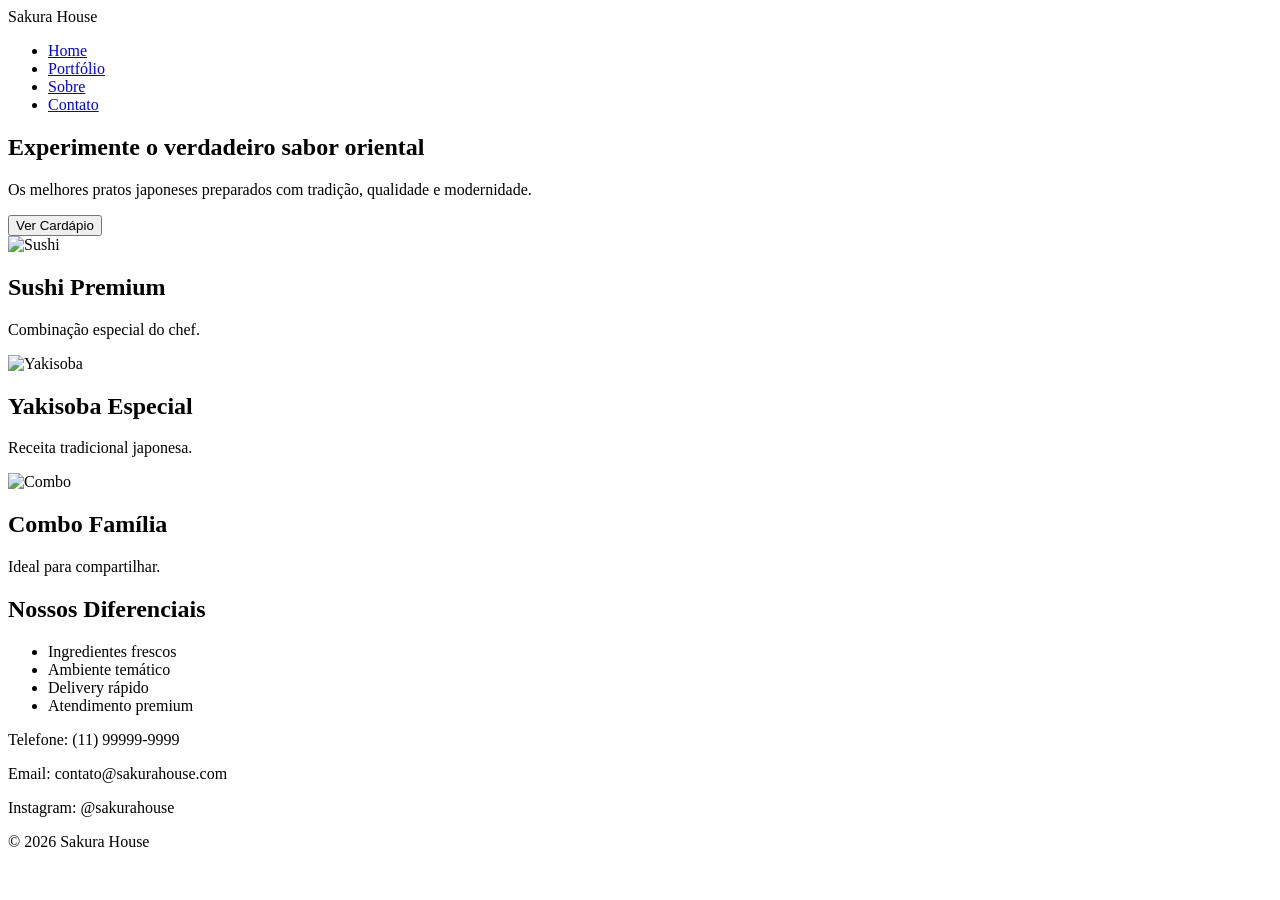
==== index.html @ d5ed8fe3 "feat: estruturando a pagina inicial com o tema Sakura House" ====
<!DOCTYPE html>
<html lang="pt-br">
<head>
    <meta charset="UTF-8">
    <meta name="viewport" content="width=device-width, initial-scale=1.0">
    <title>Sakura House - Home</title>
    
    <!-- Chamada correta do CSS a partir da raiz -->
    <link rel="stylesheet" href="./src/css/estilo.css">
</head>
<body>

    <header>
        <div class="logo">Sakura House</div>

        <nav>
            <ul>
                <li><a href="index.html">Home</a></li>
                <li><a href="pages/portifolio.html">Portfólio</a></li>
                <li><a href="pages/sobre.html">Sobre</a></li>
                <li><a href="pages/contato.html">Contato</a></li>
            </ul>
        </nav>
    </header>

    <main>

        <section class="hero">
            <div class="hero-text">
                <h1>Experimente o verdadeiro sabor oriental</h1>

                <p>
                    Os melhores pratos japoneses preparados com tradição,
                    qualidade e modernidade.
                </p>

                <!-- Adicionado evento para direcionar para a página do cardápio -->
                <button onclick="window.location.href='pages/portifolio.html'">Ver Cardápio</button>
            </div>
        </section>

        <section class="cards">

            <div class="card">
                <!-- Caminho ajustado para ./src/... -->
                <img src="./src/assets/img/sushi.jpg" alt="Sushi">
                <h2>Sushi Premium</h2>
                <p>Combinação especial do chef.</p>
            </div>

            <div class="card">
                <img src="./src/assets/img/yakisoba.jpg" alt="Yakisoba">
                <h2>Yakisoba Especial</h2>
                <p>Receita tradicional japonesa.</p>
            </div>

            <div class="card">
                <img src="./src/assets/img/combo.jpg" alt="Combo">
                <h2>Combo Família</h2>
                <p>Ideal para compartilhar.</p>
            </div>

        </section>

        <section class="diferenciais">
            <h2>Nossos Diferenciais</h2>

            <ul>
                <li>Ingredientes frescos</li>
                <li>Ambiente temático</li>
                <li>Delivery rápido</li>
                <li>Atendimento premium</li>
            </ul>
        </section>

    </main>

    <footer>
        <p>Telefone: (11) 99999-9999</p>
        <p>Email: contato@sakurahouse.com</p>
        <p>Instagram: @sakurahouse</p>
        <p>© 2026 Sakura House</p>
    </footer>

    <!-- Chamada correta do JavaScript a partir da raiz -->
    <script src="./src/js/script.js"></script>
</body>
</html>
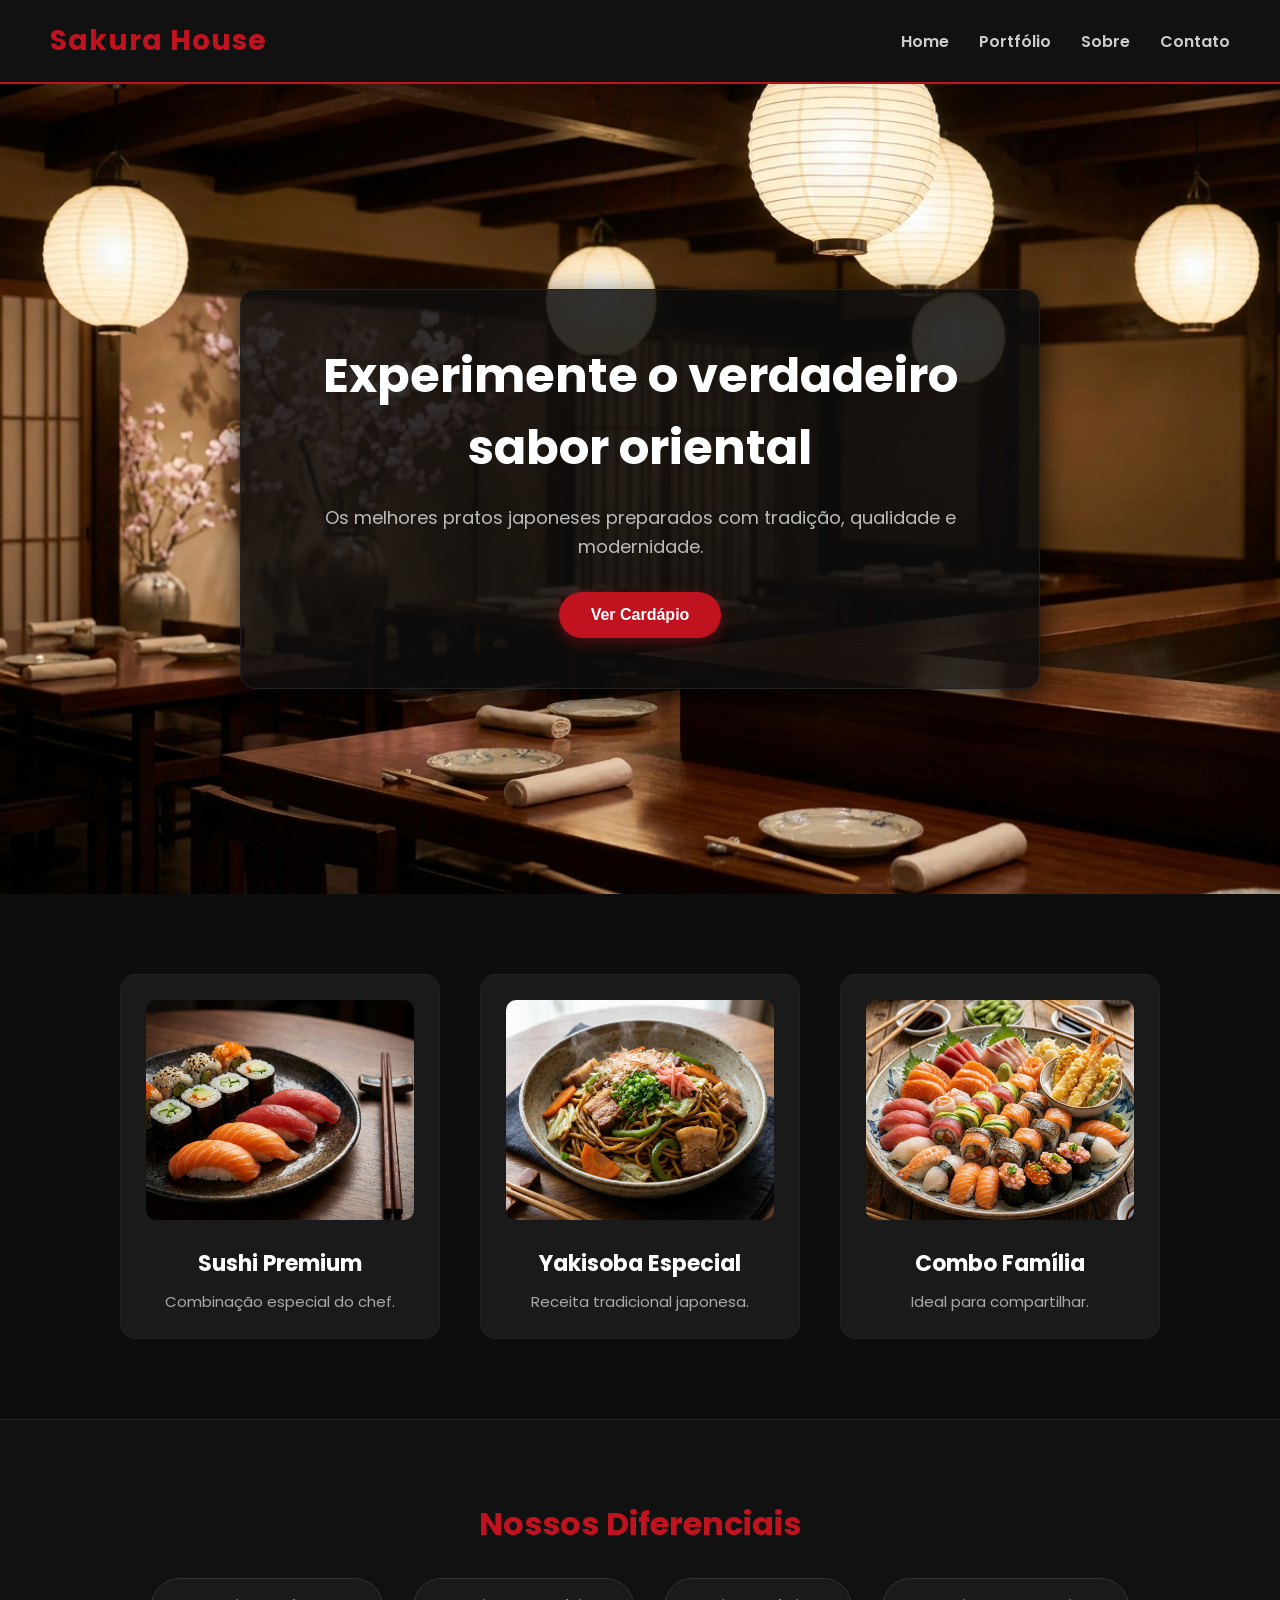
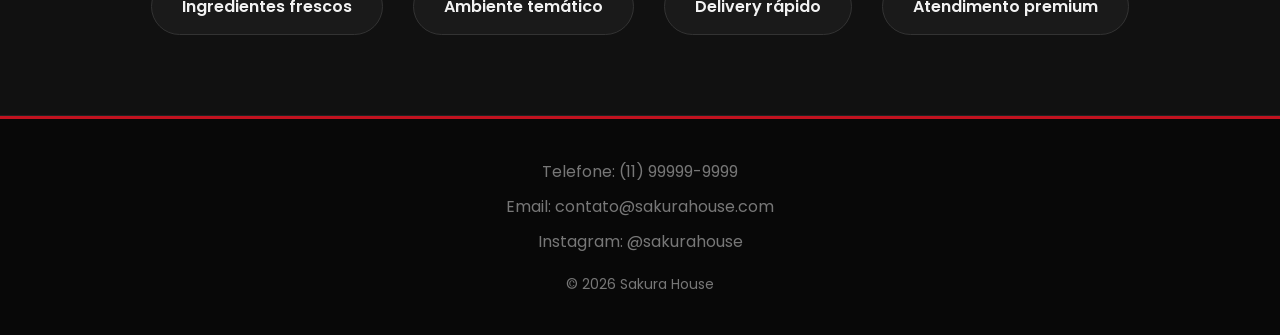
==== commit 76744ea5: "feat: adiciona imagens em alta resolucao do banner e pratos do cardapio" ====
--- a/index.html
+++ b/index.html
@@ -43,19 +43,19 @@
 
             <div class="card">
                 <!-- Caminho ajustado para ./src/... -->
-                <img src="./src/assets/img/sushi.jpg" alt="Sushi">
+                <img src="./src/assets/Sushi_selection_on_ceramic_plate_202605161145.jpeg" alt="Sushi">
                 <h2>Sushi Premium</h2>
                 <p>Combinação especial do chef.</p>
             </div>
 
             <div class="card">
-                <img src="./src/assets/img/yakisoba.jpg" alt="Yakisoba">
+                <img src="./src/assets/Steaming_Yakisoba_with_vegetable…_202605161145.jpeg" alt="Yakisoba">
                 <h2>Yakisoba Especial</h2>
                 <p>Receita tradicional japonesa.</p>
             </div>
 
             <div class="card">
-                <img src="./src/assets/img/combo.jpg" alt="Combo">
+                <img src="./src/assets/Sushi_and_sashimi_platter_202605161150.jpeg" alt="Combo">
                 <h2>Combo Família</h2>
                 <p>Ideal para compartilhar.</p>
             </div>
--- a/src/css/estilo.css
+++ b/src/css/estilo.css
@@ -0,0 +1,313 @@
+/* Importando uma fonte moderna e limpa do Google Fonts */
+@import url('https://fonts.googleapis.com/css2?family=Poppins:wght@300;400;600;700&display=swap');
+
+* {
+    margin: 0;
+    padding: 0;
+    box-sizing: border-box;
+}
+
+body {
+    font-family: 'Poppins', Arial, sans-serif;
+    background-color: #0D0D0D;
+    color: #F2F2F2; 
+}
+
+/*  HEADER */
+header {
+    display: flex;
+    justify-content: space-between;
+    align-items: center;
+    padding: 20px 50px;
+    background-color: #111;
+    border-bottom: 2px solid #C1121F; /* Linha de destaque no tema Sakura */
+    position: sticky;
+    top: 0;
+    z-index: 1000;
+}
+
+.logo {
+    font-size: 28px;
+    color: #C1121F;
+    font-weight: 700;
+    letter-spacing: 1px;
+}
+
+nav ul {
+    display: flex;
+    gap: 30px;
+    list-style: none;
+}
+
+nav a {
+    text-decoration: none;
+    color: #CCCCCC;
+    font-weight: 600;
+    transition: color 0.3s ease;
+}
+
+nav a:hover {
+    color: #C1121F;
+}
+
+/* HERO (Banner Principal) */
+.hero {
+    height: 90vh;
+    display: flex;
+    justify-content: center;
+    align-items: center;
+    text-align: center;
+    background-image: url('../assets/banner.jpg');
+    background-size: cover;
+    background-position: center;
+}
+
+.hero-text {
+    background-color: rgba(13, 13, 13, 0.85); 
+    padding: 50px;
+    border-radius: 15px;
+    max-width: 800px;
+    border: 1px solid #222;
+    box-shadow: 0 10px 30px rgba(0, 0, 0, 0.8);
+}
+
+.hero h1 {
+    font-size: 48px;
+    margin-bottom: 20px;
+    color: #FFFFFF;
+}
+
+.hero p {
+    font-size: 18px;
+    color: #BBBBBB;
+    margin-bottom: 30px;
+    line-height: 1.6;
+}
+
+/*  BOTÕES GERAIS  */
+button {
+    background-color: #C1121F;
+    color: white;
+    border: none;
+    padding: 14px 32px;
+    font-size: 16px;
+    font-weight: 600;
+    border-radius: 50px; 
+    cursor: pointer;
+    transition: all 0.3s ease;
+    box-shadow: 0 4px 15px rgba(193, 18, 31, 0.4); 
+}
+
+button:hover {
+    transform: translateY(-3px);
+    background-color: #E01A2A;
+    box-shadow: 0 6px 20px rgba(193, 18, 31, 0.6);
+}
+
+/*  CARDS DE PRODUTOS  */
+.cards {
+    display: flex;
+    justify-content: center;
+    gap: 40px;
+    padding: 80px 50px;
+    flex-wrap: wrap;
+}
+
+.card {
+    background-color: #1A1A1A;
+    width: 320px;
+    padding: 25px;
+    border-radius: 15px;
+    text-align: center;
+    transition: transform 0.3s ease, box-shadow 0.3s ease, border-color 0.3s ease;
+    border: 1px solid #222;
+}
+
+.card:hover {
+    transform: translateY(-10px);
+    box-shadow: 0 15px 30px rgba(0, 0, 0, 0.6);
+    border-color: #C1121F; 
+}
+
+.card img {
+    width: 100%;
+    height: 220px;
+    object-fit: cover;
+    border-radius: 10px;
+    margin-bottom: 20px;
+}
+
+.card h2 {
+    font-size: 22px;
+    margin-bottom: 10px;
+    color: #FFFFFF;
+}
+
+.card p {
+    color: #AAAAAA;
+    font-size: 15px;
+}
+
+/*  DIFERENCIAIS  */
+.diferenciais {
+    padding: 80px 20px;
+    text-align: center;
+    background-color: #111;
+    border-top: 1px solid #222;
+    border-bottom: 1px solid #222;
+}
+
+.diferenciais h2 {
+    font-size: 32px;
+    color: #C1121F;
+    margin-bottom: 30px;
+}
+
+.diferenciais ul {
+    list-style: none;
+    display: flex;
+    justify-content: center;
+    gap: 30px;
+    flex-wrap: wrap;
+}
+
+.diferenciais li {
+    background-color: #1A1A1A;
+    padding: 15px 30px;
+    border-radius: 50px;
+    font-weight: 600;
+    border: 1px solid #333;
+}
+
+/* TABELA DE PREÇOS (Estilo Geral)  */
+.tabela-precos {
+    padding: 80px 20px;
+    max-width: 900px;
+    margin: 0 auto;
+}
+
+table {
+    width: 100%;
+    border-collapse: collapse;
+    background-color: #1A1A1A;
+    border-radius: 10px;
+    overflow: hidden; 
+}
+
+th {
+    background-color: #C1121F;
+    color: white;
+    padding: 20px;
+    font-size: 18px;
+}
+
+td {
+    padding: 20px;
+    border-bottom: 1px solid #333;
+    text-align: center;
+    color: #DDDDDD;
+}
+
+tr:hover td {
+    background-color: #222;
+}
+
+tr:last-child td {
+    border-bottom: none;
+}
+
+/* FORMULÁRIO DE CONTATO (Padrão)  */
+.contato {
+    padding: 80px 20px;
+    display: flex;
+    flex-direction: column;
+    align-items: center;
+}
+
+form {
+    display: flex;
+    flex-direction: column;
+    width: 100%;
+    max-width: 500px;
+    gap: 20px;
+    background-color: #1A1A1A;
+    padding: 40px;
+    border-radius: 15px;
+    border: 1px solid #333;
+}
+
+input,
+textarea {
+    padding: 15px;
+    border: 1px solid #444;
+    border-radius: 8px;
+    background-color: #111;
+    color: white;
+    font-family: 'Poppins', sans-serif;
+    font-size: 15px;
+    outline: none;
+    transition: border-color 0.3s;
+}
+
+input:focus,
+textarea:focus {
+    border-color: #C1121F;
+}
+
+/*  FOOTER  */
+footer {
+    background-color: #080808; 
+    text-align: center;
+    padding: 40px 20px;
+    margin-top: 0; 
+    border-top: 3px solid #C1121F;
+    color: #777;
+}
+
+footer p {
+    margin-bottom: 10px;
+}
+
+footer p:last-child {
+    margin-bottom: 0;
+    margin-top: 20px;
+    font-size: 14px;
+}
+
+/*  RESPONSIVIDADE (Mobile)  */
+@media (max-width: 768px) {
+    header {
+        flex-direction: column;
+        gap: 20px;
+        padding: 20px;
+    }
+
+    nav ul {
+        flex-direction: column;
+        align-items: center;
+        gap: 15px;
+    }
+
+    .hero h1 {
+        font-size: 32px;
+    }
+
+    .hero-text {
+        padding: 30px;
+        width: 90%;
+    }
+
+    .diferenciais ul {
+        flex-direction: column;
+        gap: 15px;
+    }
+
+    form {
+        width: 90%;
+        padding: 30px 20px;
+    }
+
+    .cards {
+        padding: 40px 20px;
+    }
+}
